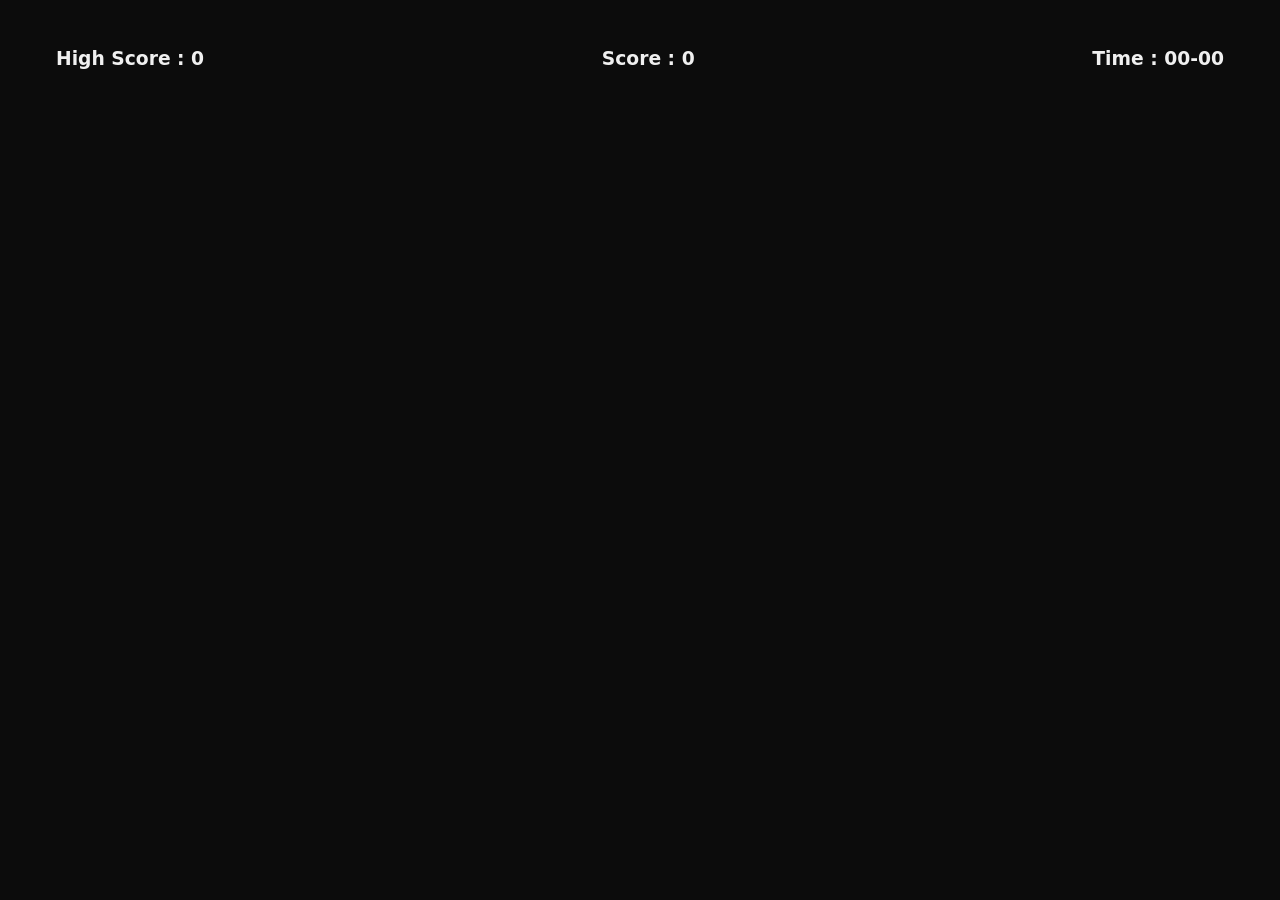
==== Projects/SnakeGame/index.html @ 22e1b1c9 "initial commit" ====
<!DOCTYPE html>
<html lang="en">
<head>
    <meta charset="UTF-8">
    <meta name="viewport" content="width=device-width, initial-scale=1.0">
    <title>Snake Game</title>
    <link rel="stylesheet" href="style.css">

</head>
<body>
    <main>
        <section>
            <div class="infos">
                <div class="info">
                    <h3>High Score :
                    <span id="high-score">0</span>
                    </h3>
                </div>
                <div class="info">
                    <h3>Score :
                    <span id="score">0</span>
                    </h3>
                </div>
                    <div class="info">
                    <h3>Time :
                    <span id="time">00-00</span>
                    </h3>
                </div>
                
            </div>
            <div class="board"></div>
        </section>
    </main>
    
</body>
</html>
---- Projects/SnakeGame/style.css ----
*{
    margin:0;
    padding:0;
    box-sizing: border-box;
}

html,
body{
    height: 100%;
    width: 100%;
}

:root{
    /* Background colors*/
    --bg-primary-color: #0c0c0c;

    /* TExt colors*/
    --text--primary-color: #f0f0f0;

    /*Spacing variables */

    --space-xs: 4px;
    --space-sm: 8px;
    --space-md: 16px;
    --space-lg: 24px;
    --space-xl: 32px;
    --space-2xl: 40px;
    --space-3xl: 48px; 

    /* Border colors */
    --border-primary-color: #333333;

    /* Border radius*/
    --border-radius-xs: 4px;
    --border-radius-sm: 8px;
    --border-radius-md: 12px;
    --border-radius-lg: 16px;
    --border-radius-xl: 20px;
    --border-radius-2xl: 24px;

}

html{
    background-color: var(--bg-primary-color);
    color: var(--text--primary-color);
    font-family: system-ui, -apple-system, BlinkMacSystemFont, 'Segoe UI', Roboto, Oxygen, Ubuntu, Cantarell, 'Open Sans', 'Helvetica Neue', sans-serif;

}

main,section{
    width: 100%;
    height: 100%;
}

section{
    padding: var(--space-2xl);
}

section .infos{
    width: 100%;
    display: flex;
    justify-content: space-between;


}

.info{
    padding: var(--space-sm) var(--space-md);
    border: 1px solid var(--border--primary-color);
    border-radius: var(--border-radius-sm);
}
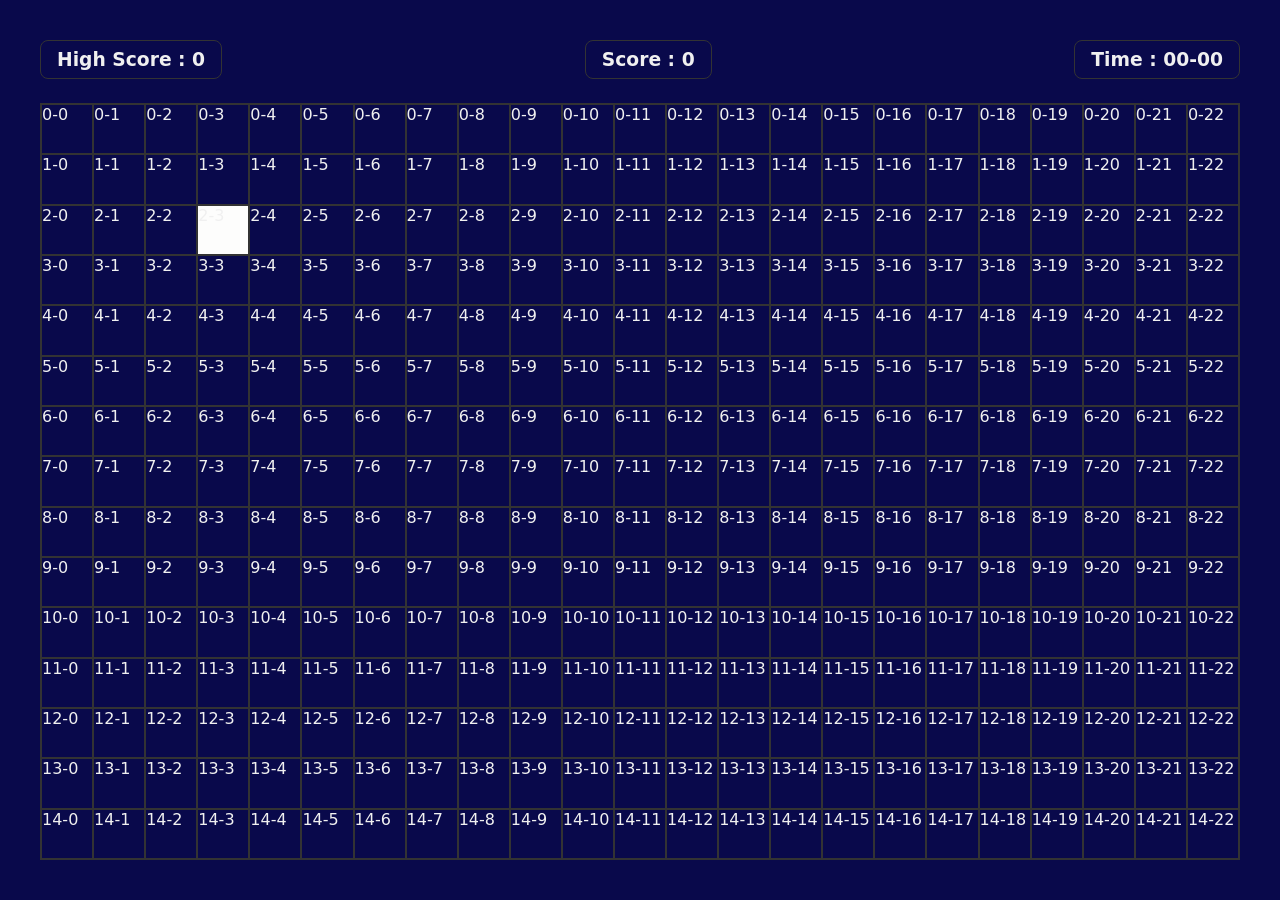
==== commit b2c451a9: "Add Snake Game functionality with HTML, CSS, and JavaScript implementation" ====
--- a/Projects/SnakeGame/index.html
+++ b/Projects/SnakeGame/index.html
@@ -28,9 +28,10 @@
                 </div>
                 
             </div>
-            <div class="board"></div>
+            <div class="board">
+            </div>
         </section>
     </main>
-    
+    <script src="script.js"></script>
 </body>
 </html>
--- a/Projects/SnakeGame/style.css
+++ b/Projects/SnakeGame/style.css
@@ -13,6 +13,7 @@
 :root{
     /* Background colors*/
     --bg-primary-color: #0c0c0c;
+    --bg-fill-color: #fdfdfc;
 
     /* TExt colors*/
     --text--primary-color: #f0f0f0;
@@ -54,6 +55,11 @@
 
 section{
     padding: var(--space-2xl);
+    display:flex;
+    flex-direction: column;
+    height: 100%;
+    background-color: rgb(9,9,75);
+    gap: var(--space-lg);
 }
 
 section .infos{
@@ -66,6 +72,28 @@
 
 .info{
     padding: var(--space-sm) var(--space-md);
-    border: 1px solid var(--border--primary-color);
+    border: 1px solid var(--border-primary-color);
     border-radius: var(--border-radius-sm);
 }
+
+.board{
+    border: 1px solid var(--border-primary-color);
+    flex-grow: 1; 
+    display: grid;
+    grid-template-columns: repeat(auto-fill,minmax(50px,1fr));
+    grid-template-rows: repeat(auto-fill,minmax(50px,1fr));
+
+}
+
+
+.block{
+    /*
+    width: 30px;
+    height: 30px;*/
+    border: 1px solid var(--border-primary-color);
+    
+}
+
+.fill{
+    background-color: var(--bg-fill-color);
+}
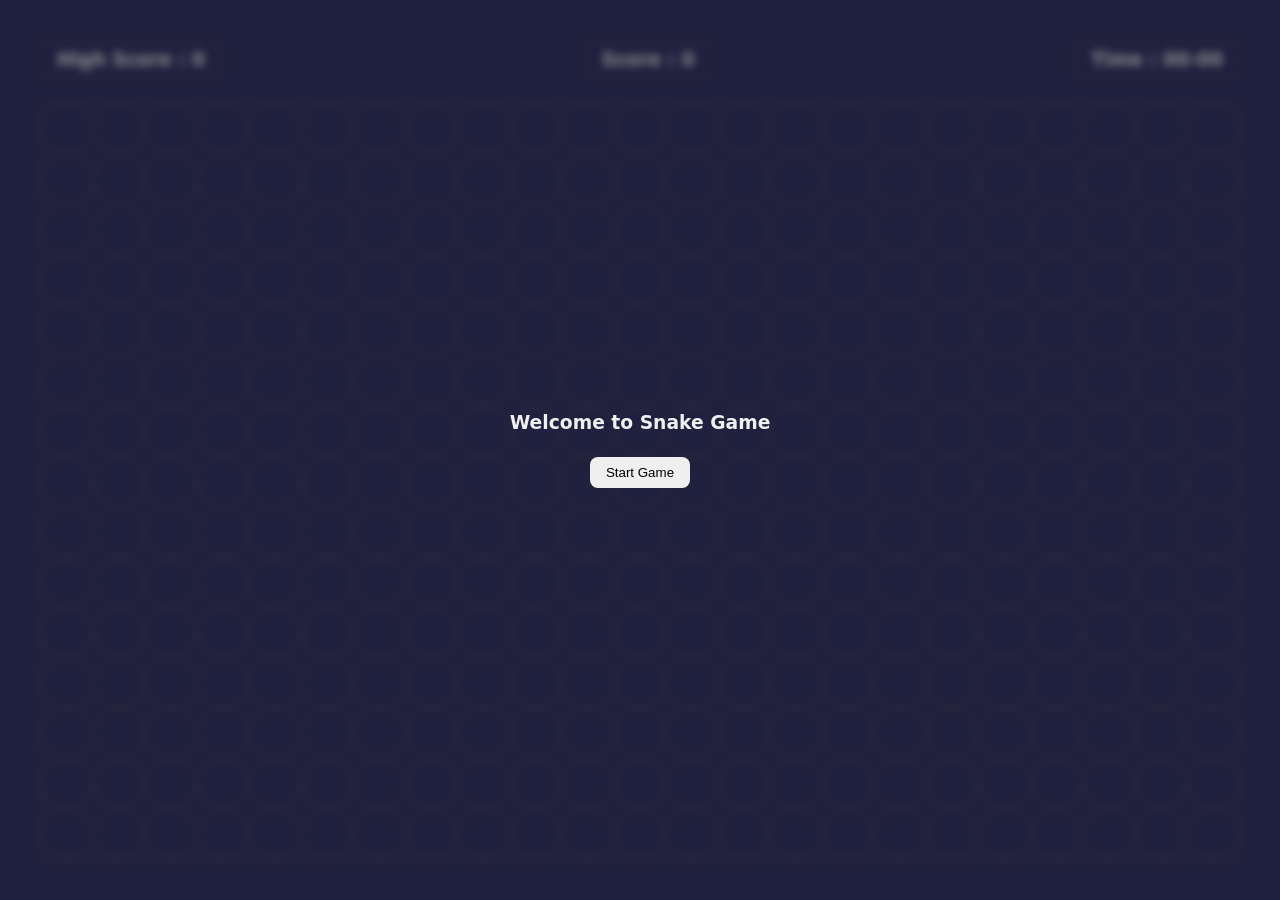
==== commit 0c7051eb: "Add modal for game start and game over with corresponding buttons" ====
--- a/Projects/SnakeGame/index.html
+++ b/Projects/SnakeGame/index.html
@@ -31,6 +31,16 @@
             <div class="board">
             </div>
         </section>
+        <div class="modal">
+            <div class="start-game">
+                <h3>Welcome to Snake Game</h3>
+                <button class="btn btn-start">Start Game</button>
+            </div>
+            <div class="game-over">
+                <h3>Game Over</h3>
+                <button class="btn btn-restart">Restart Game</button>
+            </div>
+        </div>
     </main>
     <script src="script.js"></script>
 </body>
--- a/Projects/SnakeGame/style.css
+++ b/Projects/SnakeGame/style.css
@@ -14,6 +14,7 @@
     /* Background colors*/
     --bg-primary-color: #0c0c0c;
     --bg-fill-color: #fdfdfc;
+    --bg-food-color: red;
 
     /* TExt colors*/
     --text--primary-color: #f0f0f0;
@@ -51,6 +52,18 @@
 main,section{
     width: 100%;
     height: 100%;
+}
+
+.btn{
+    padding: var(--space-sm) var(--space-md);
+    border: none;
+    border-radius:var(--border-radius-sm);
+    cursor: pointer;
+    transition: all 0.3s ease;
+}
+
+.btn:hover{
+    transform: scale(1.1);
 }
 
 section{
@@ -91,9 +104,40 @@
     width: 30px;
     height: 30px;*/
     border: 1px solid var(--border-primary-color);
-    
+    border-radius: 50%;
 }
 
 .fill{
     background-color: var(--bg-fill-color);
-}+}
+
+.food{
+    background-color: var(--bg-food-color);
+}
+
+
+.modal{
+    height: 100vh;
+    width: 100vw;
+    position: fixed;
+    top: 0;
+    background-color: #35353587;
+    backdrop-filter: blur(4px);
+    display: flex;
+    justify-content: center;
+    align-items: center;
+
+}
+
+
+.modal .start-game,
+.modal .game-over{
+    display: flex;
+    flex-direction: column;
+    align-items: center;
+    gap: var(--space-lg)
+}
+
+.modal .game-over{
+    display: none;
+}
